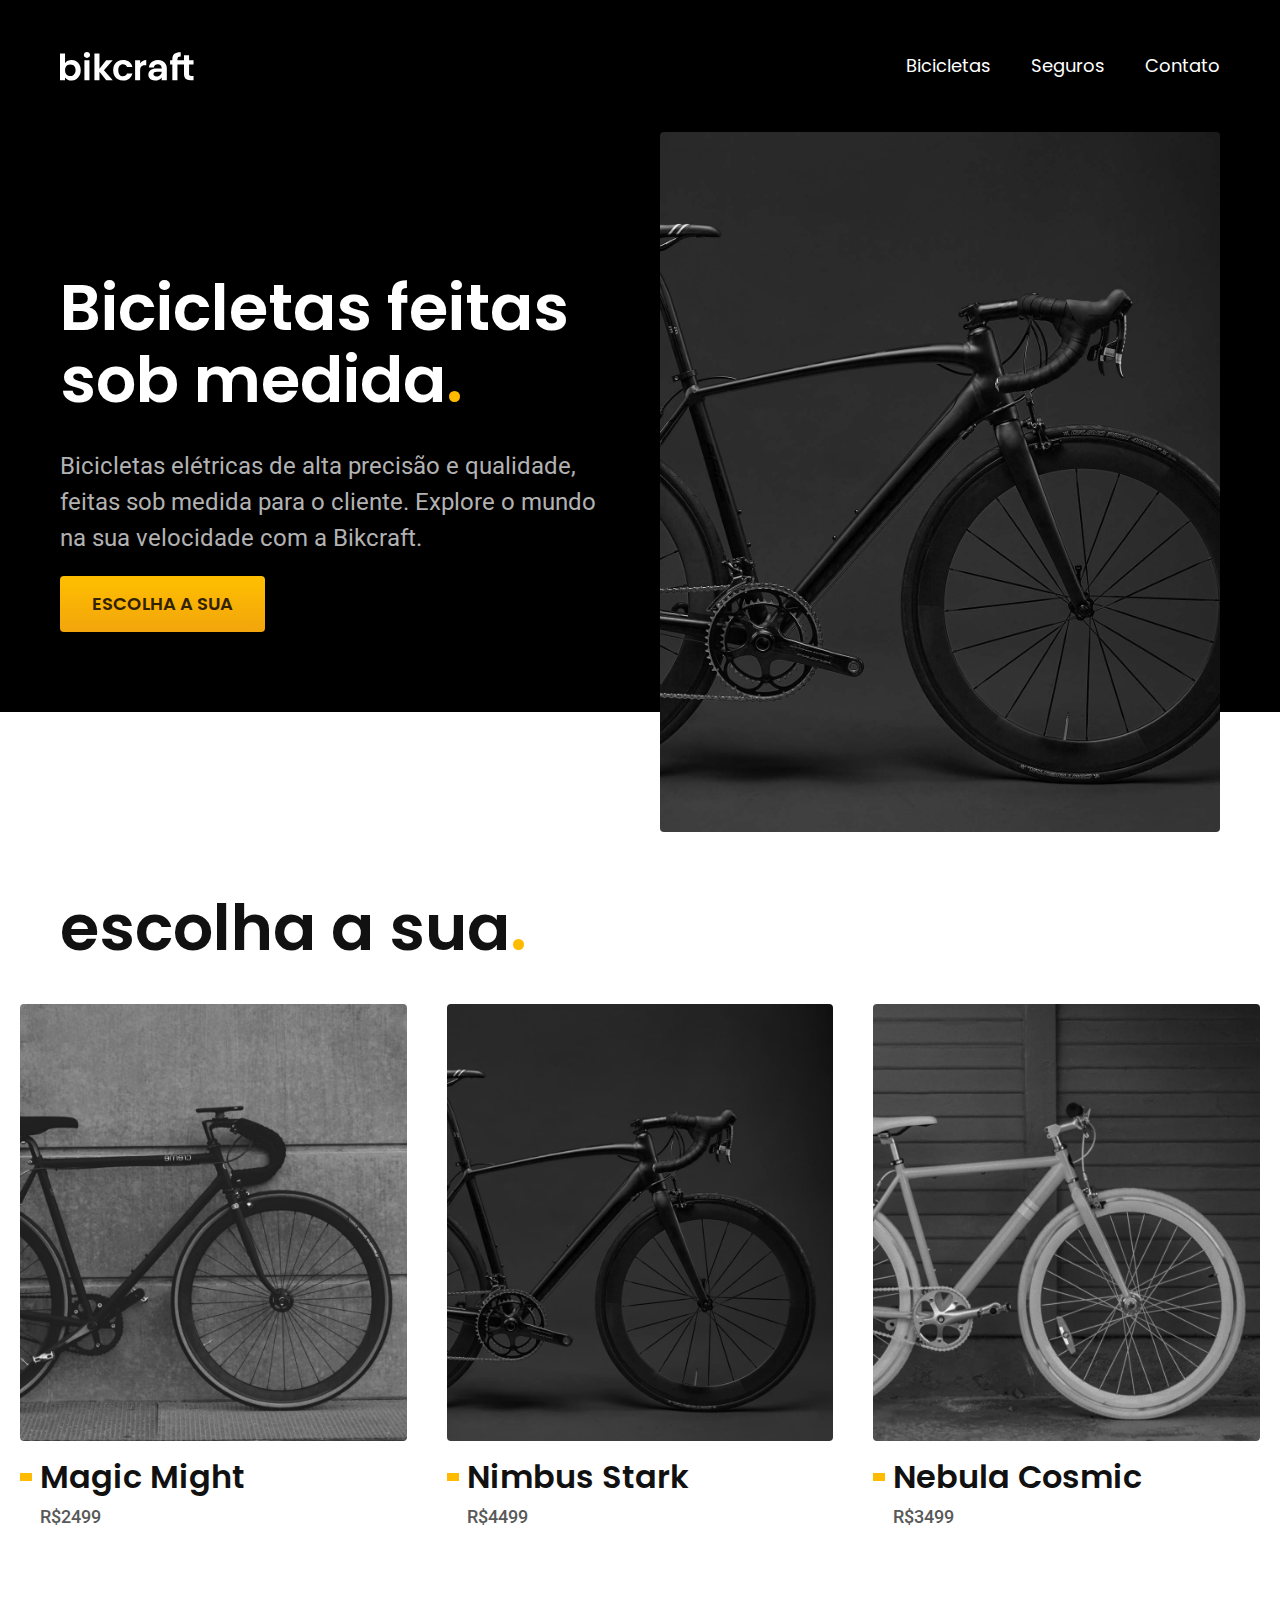
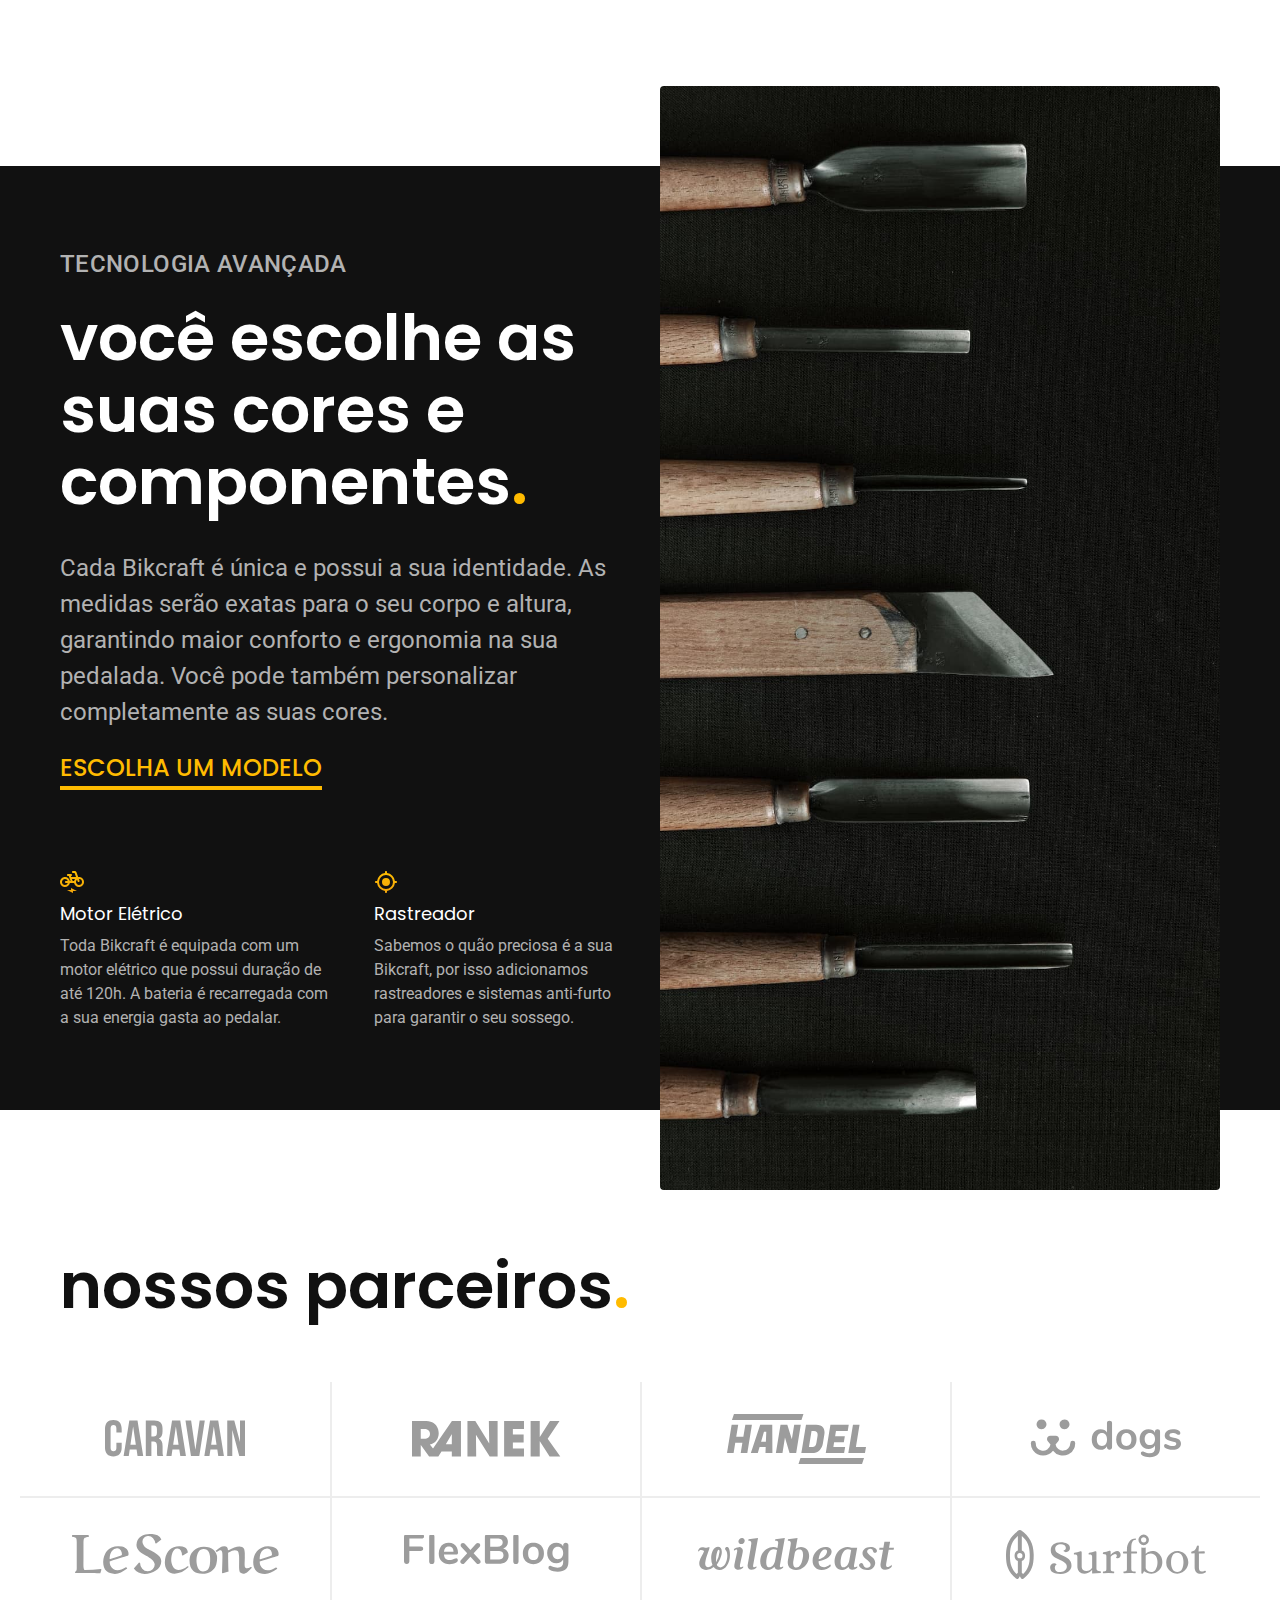
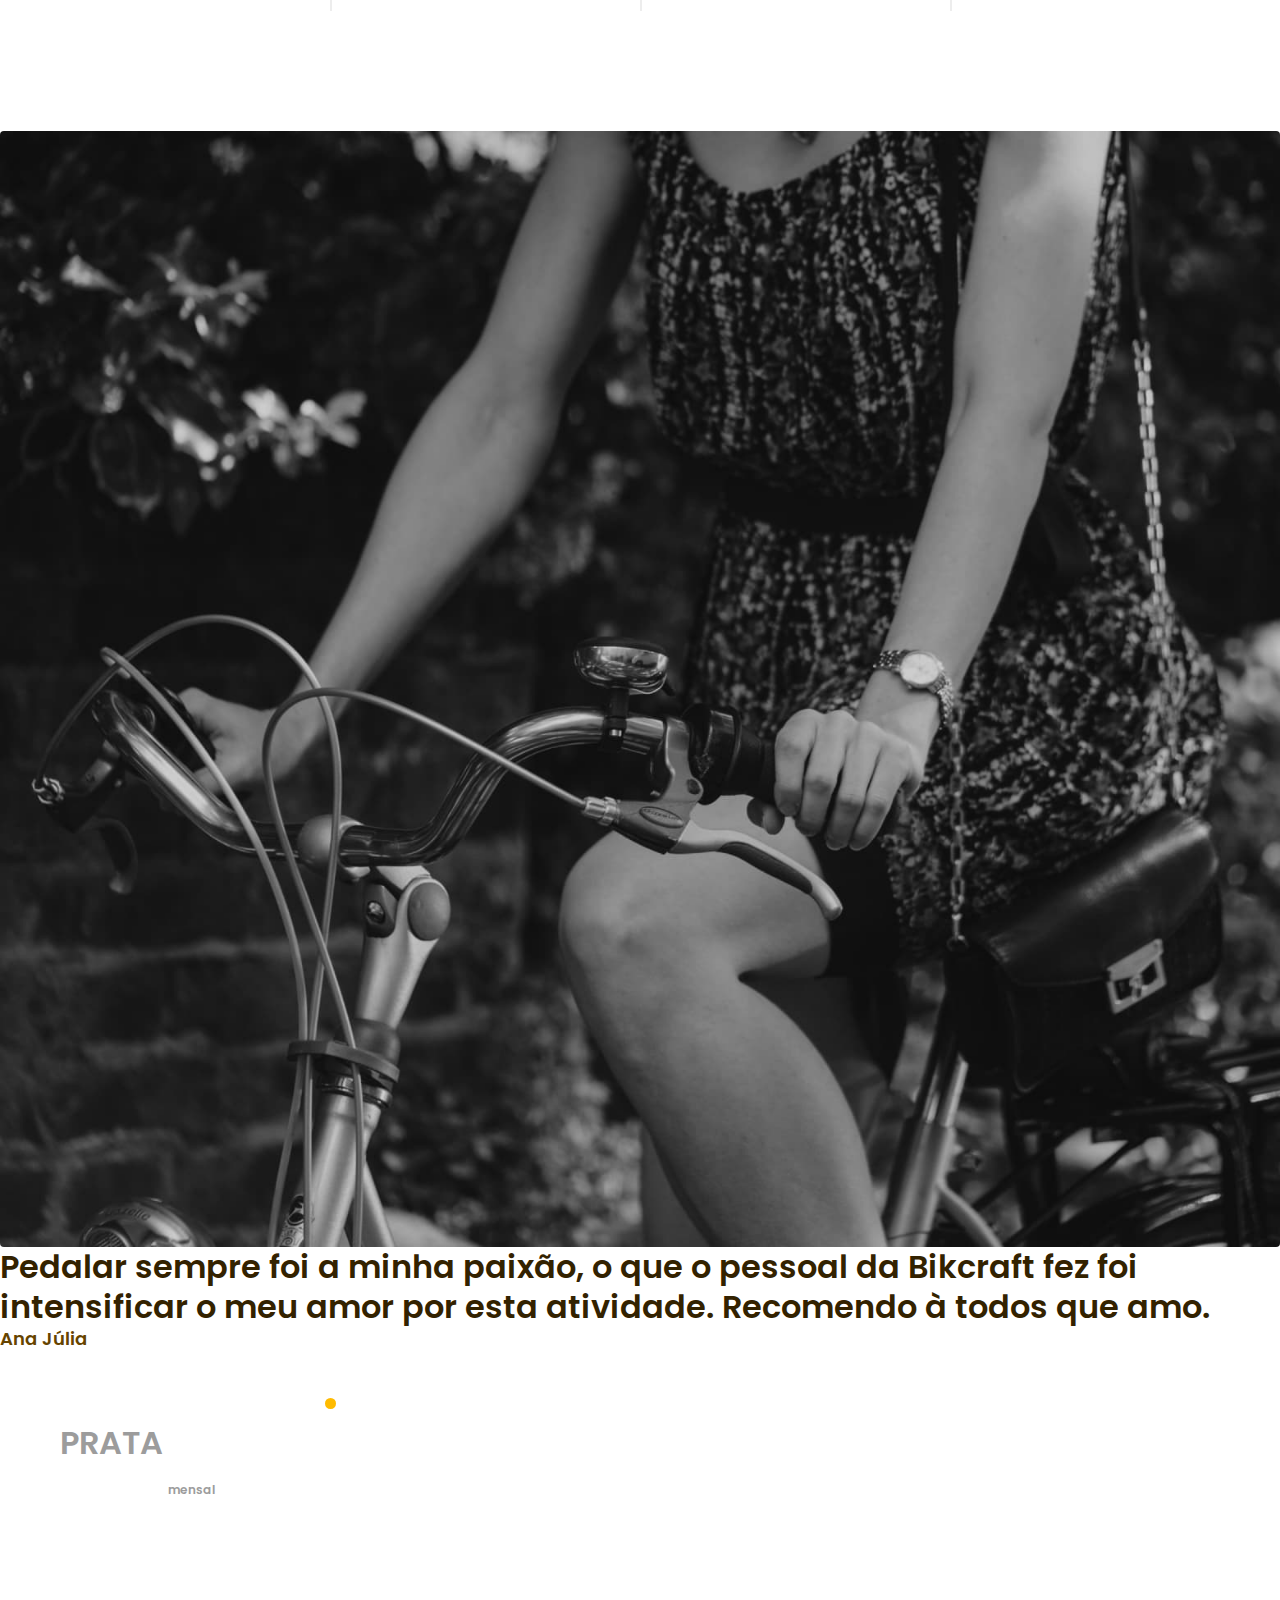
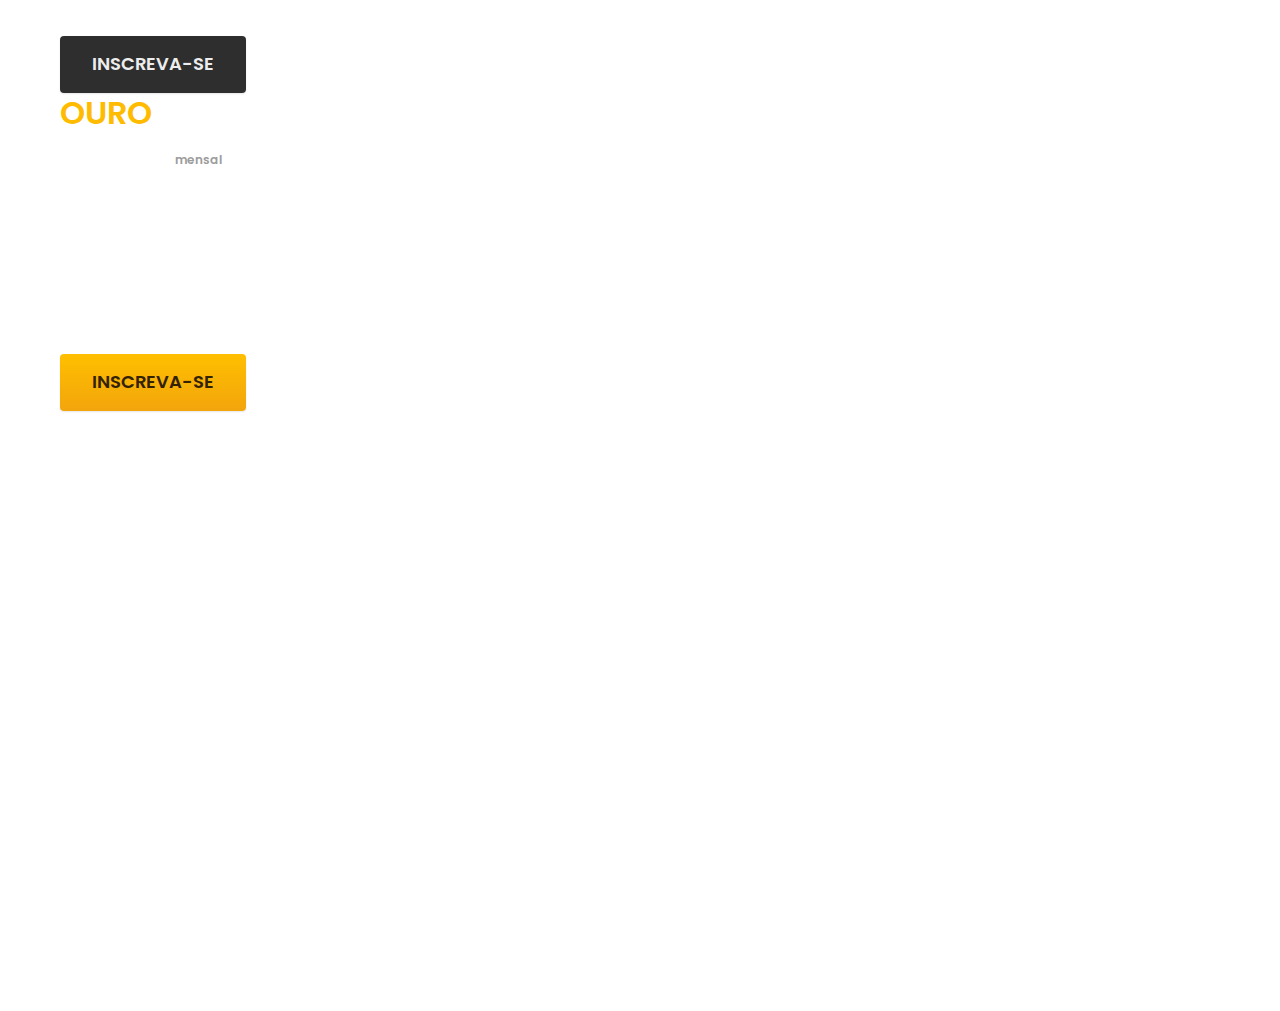
==== index.html @ 851b478e "seguros" ====
<!DOCTYPE html>
<html lang="pt-br">

<head>
  <meta charset="UTF-8">
  <meta name="viewport" content="width=device-width, initial-scale=1.0">

  <title>Bikcraft - Bicicletas Elétricas</title>
  <meta name="description" content="Bicicletas elétricas de alta precisão e qualidade, feitas sob medida para o cliente. Explore o mundo na sua velocidade com a Bikcraft.">

  <link rel="stylesheet" href="./css/style.css">

  <link rel="preconnect" href="https://fonts.googleapis.com">
  <link rel="preconnect" href="https://fonts.gstatic.com" crossorigin>
  <link href="https://fonts.googleapis.com/css2?family=Merriweather:ital,wght@1,900&family=Poppins:wght@400;600&family=Roboto:wght@400;500&display=swap" rel="stylesheet">
</head>

<body>
  <header class="header-bg">
    <div class="header container">
      <a href="./"><img src="./img/bikcraft.svg" alt="Bikcraft">
      </a>
      <nav aria-label="primaria">
        <ul class="header-menu font-1-m cor-0">
          <li><a href="./bicicletas.html">Bicicletas</a></li>
          <li><a href="./seguros.html">Seguros</a></li>
          <li><a href="./contato.html">Contato</a></li>
        </ul>
      </nav>
    </div>
  </header>

  <main class="introducao-bg">
    <div class="introducao container">
      <div class="introducao-conteudo">
        <h1 class="font-1-xxl cor-0">Bicicletas feitas sob medida<span class="cor-p1">.</span></h1>
        <p class="font-2-l cor-5">Bicicletas elétricas de alta precisão e qualidade, feitas sob medida para o cliente. Explore o mundo na sua velocidade com a Bikcraft.</p>
        <a class="botao" href=".bicicletas.html">Escolha a sua</a>
      </div>
      <div>
        <img src="./img/fotos/introducao.jpg" alt="Bicicleta elétrica preta.">
      </div>
    </div>
  </main>
  <article class="bicicletas-lista">
    <h2 class="container font-1-xxl">escolha a sua<span class="cor-p1">.</span></h2>
    <ul>
      <li>
        <a href="./bicicletas/magic.html">
          <img src="./img/bicicletas/magic-home.jpg" alt="Bicicleta preta">
          <h3 class="font-1-xl">Magic Might</h3>
          <span class="font-2-m cor-8">R$2499</span>
        </a>
      </li>
      <li>
        <a href="./bicicletas/nimbus.html">
          <img src="./img/bicicletas/nimbus-home.jpg" alt="Bicicleta preta">
          <h3 class="font-1-xl">Nimbus Stark</h3>
          <span class="font-2-m cor-8">R$4499</span>
        </a>
      </li>
      <li>
        <a href="./bicicletas/nebula.html">
          <img src="./img/bicicletas/nebula-home.jpg" alt="Bicicleta preta">
          <h3 class="font-1-xl">Nebula Cosmic</h3>
          <span class="font-2-m cor-8">R$3499</span>
        </a>
      </li>
    </ul>
  </article>
  <article class="tecnologia-bg">
    <div class="tecnologia container">
      <div class="tecnologia-conteudo">
        <span class="font-2-l-b cor-5">Tecnologia Avançada</span>
        <h2 class="font-1-xxl cor-0">você escolhe as suas cores e componentes<span class="cor-p1">.</span></h2>
        <p class="font-2-l cor-5">Cada Bikcraft é única e possui a sua identidade. As medidas serão exatas para o seu corpo e altura, garantindo maior conforto e ergonomia na sua pedalada. Você pode também personalizar completamente as suas cores.</p>
        <a class="link" href="./bicicletas.html">Escolha um modelo</a>
        <div class="tecnologia-vantagens">
          <div>
            <img src="./img/icones/eletrica.svg" alt="">
            <h3 class="font-1-m cor-0">Motor Elétrico</h3>
            <p class="font-2-s cor-5">Toda Bikcraft é equipada com um motor elétrico que possui duração de até 120h. A bateria é recarregada com a sua energia gasta ao pedalar.</p>
          </div>
          <div>
            <img src="./img/icones/rastreador.svg" alt="">
            <h3 class="font-1-m cor-0">Rastreador</h3>
            <p class="font-2-s cor-5">Sabemos o quão preciosa é a sua Bikcraft, por isso adicionamos rastreadores e sistemas anti-furto para garantir o seu sossego.</p>
          </div>
        </div>
      </div>
      <div class="tecnologia-imagem">
        <img src="./img/fotos/tecnologia.jpg" alt="">
      </div>
    </div>
  </article>

  <section class="parceiros" aria-label="Nossos Parceiros">
    <h2 class="container font-1-xxl">nossos parceiros<span class="cor-p1">.</span></h2>

    <ul>
      <li><img src="./img/parceiros/caravan.svg" alt="caravan"></li>
      <li><img src="./img/parceiros/ranek.svg" alt="ranek"></li>
      <li><img src="./img/parceiros/handel.svg" alt="handel"></li>
      <li><img src="./img/parceiros/dogs.svg" alt="dogs"></li>
      <li><img src="./img/parceiros/lescone.svg" alt="lescone"></li>
      <li><img src="./img/parceiros/flexblog.svg" alt="flexblog"></li>
      <li><img src="./img/parceiros/wildbeast.svg" alt="wildbeast"></li>
      <li><img src="./img/parceiros/surfbot.svg" alt="surfbot"></li>
    </ul>
  </section>

  <section class="depoimento" aria-label="Depoimento">
    <div>
      <img src="img/fotos/depoimento.jpg" alt="Pessoa pedalando uma bicicleta Bikcraft">
    </div>
    <div class="depoimento-conteudo">
      <blockquote class="font-1-xl cor-p5">
        <p>Pedalar sempre foi a minha paixão, o que o pessoal da Bikcraft fez foi intensificar o meu amor por esta atividade. Recomendo à todos que amo.</p>
      </blockquote>
      <span class="font-1-m-b cor-p4">Ana Júlia</span>
    </div>
  </section>


  <article class="seguros-bg">
    <div class="seguros container">
      <h2 class="font-1-xxl cor-0">seguros<span class="cor-p1">.</span></h2>
      <div class="seguros-item">
        <h3 class="font-1-xl cor-6">PRATA</h3>
        <span class="font-1-xl cor-0">R$ 199 <span class="font-1-xs cor-6">mensal</span></span>
        <ul class="font-2-m cor-0">
          <li>Duas trocas por ano</li>
          <li>Assistência técnica</li>
          <li>Suporte 08h às 18h</li>
          <li>Cobertura estadual</li>
        </ul>
        <a class="botao secundario" href="./orcamento.html">Inscreva-se</a>
      </div>

      <div class="seguros-item">
        <h3 class="font-1-xl cor-p1">OURO</h3>
        <span class="font-1-xl cor-0">R$ 299 <span class="font-1-xs cor-6">mensal</span></span>
        <ul class="font-2-m cor-0">
          <li>Cinco trocas por ano</li>
          <li>Assistência especial</li>
          <li>Suporte 24h</li>
          <li>Cobertura nacional</li>
          <li>Desconto em parceiros</li>
          <li>Acesso ao Clube Bikcraft</li>
        </ul>
        <a class="botao" href="./orcamento.html">Inscreva-se</a>
      </div>
    </div>

  </article>
</body>

</html>
---- css/style.css ----
@import "./global/global.css";
@import "./utilidades/tipografia.css";
@import "./utilidades/cores.css";

@import "./global/header.css";

/* Utilidades */
@import "./utilidades/componentes.css";

/* Home */
@import "./home/introducao.css";
@import "./home/tecnologia.css";
@import "./home/parceiros.css";
@import "./home/depoimento.css";

/* Bicicletas */
@import "./bicicletas/bicicletas-lista.css";

/* Seguros */
@import "./seguros/seguros.css";
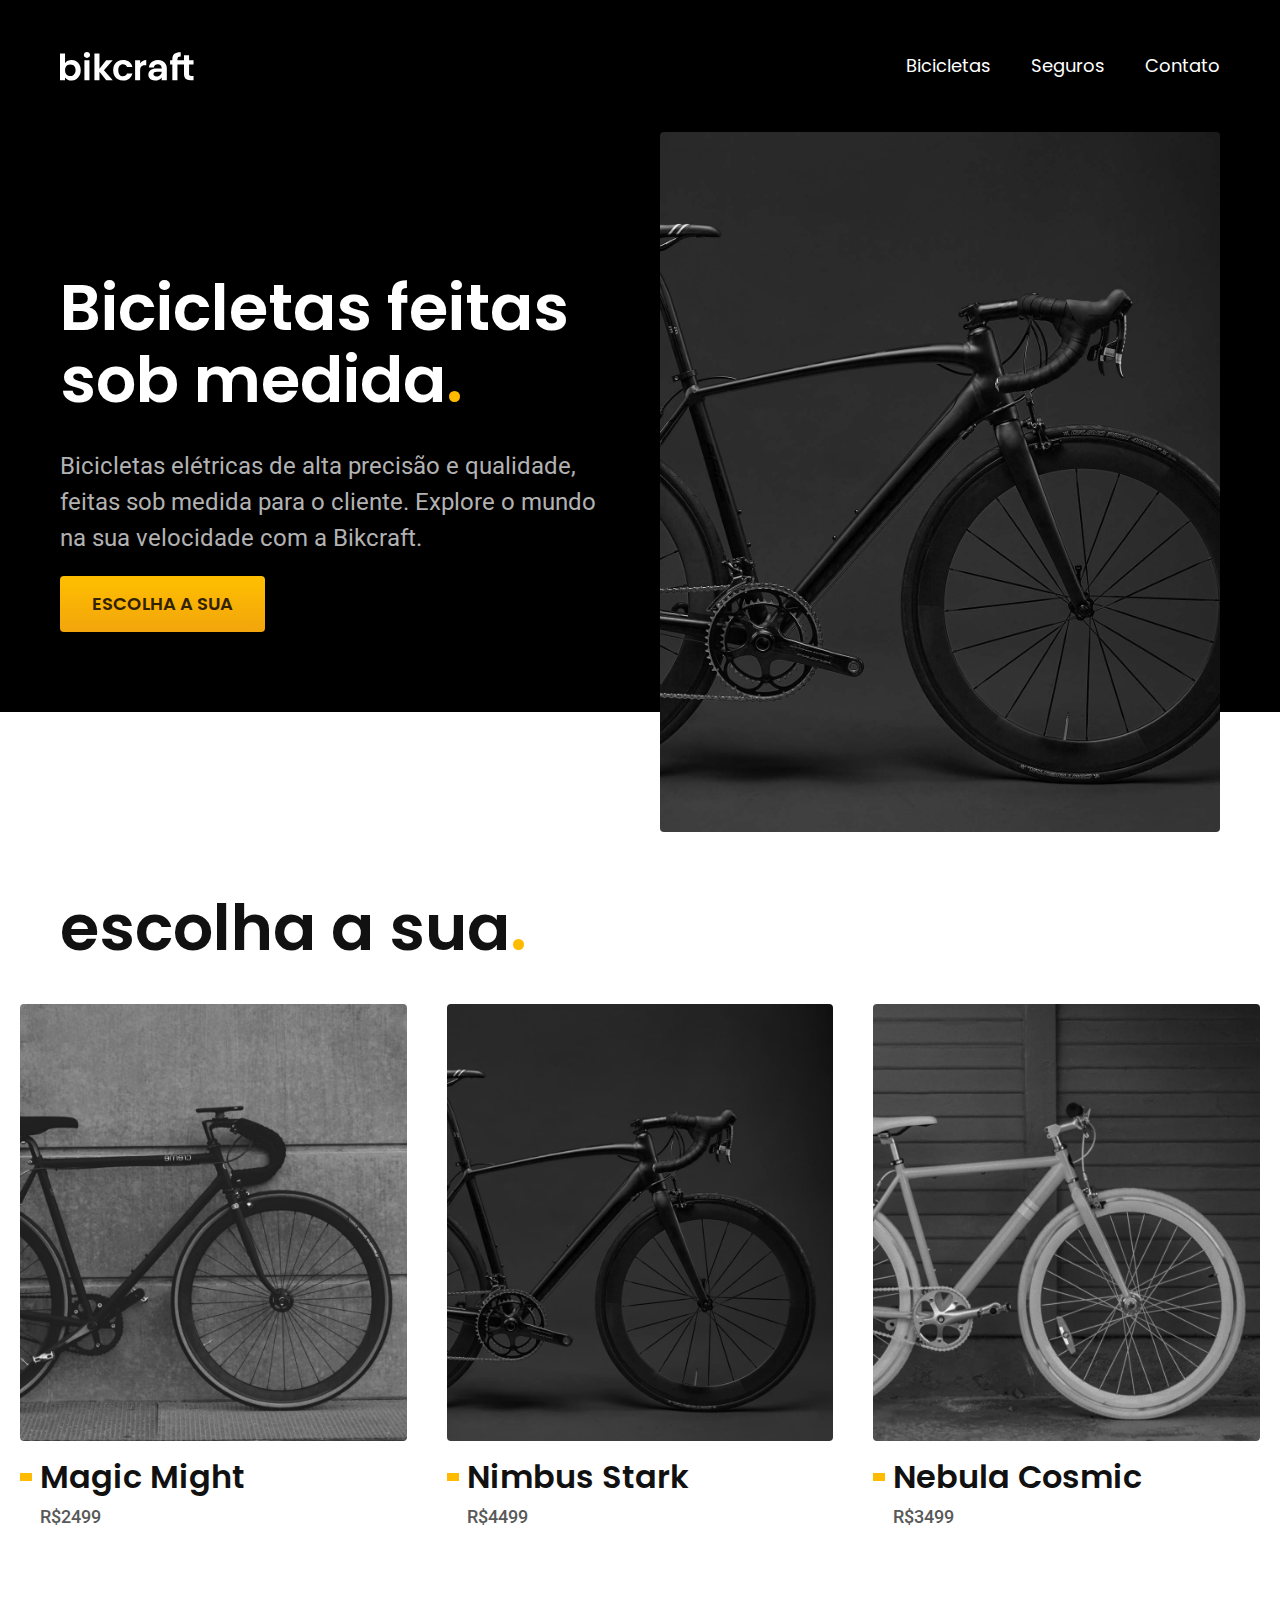
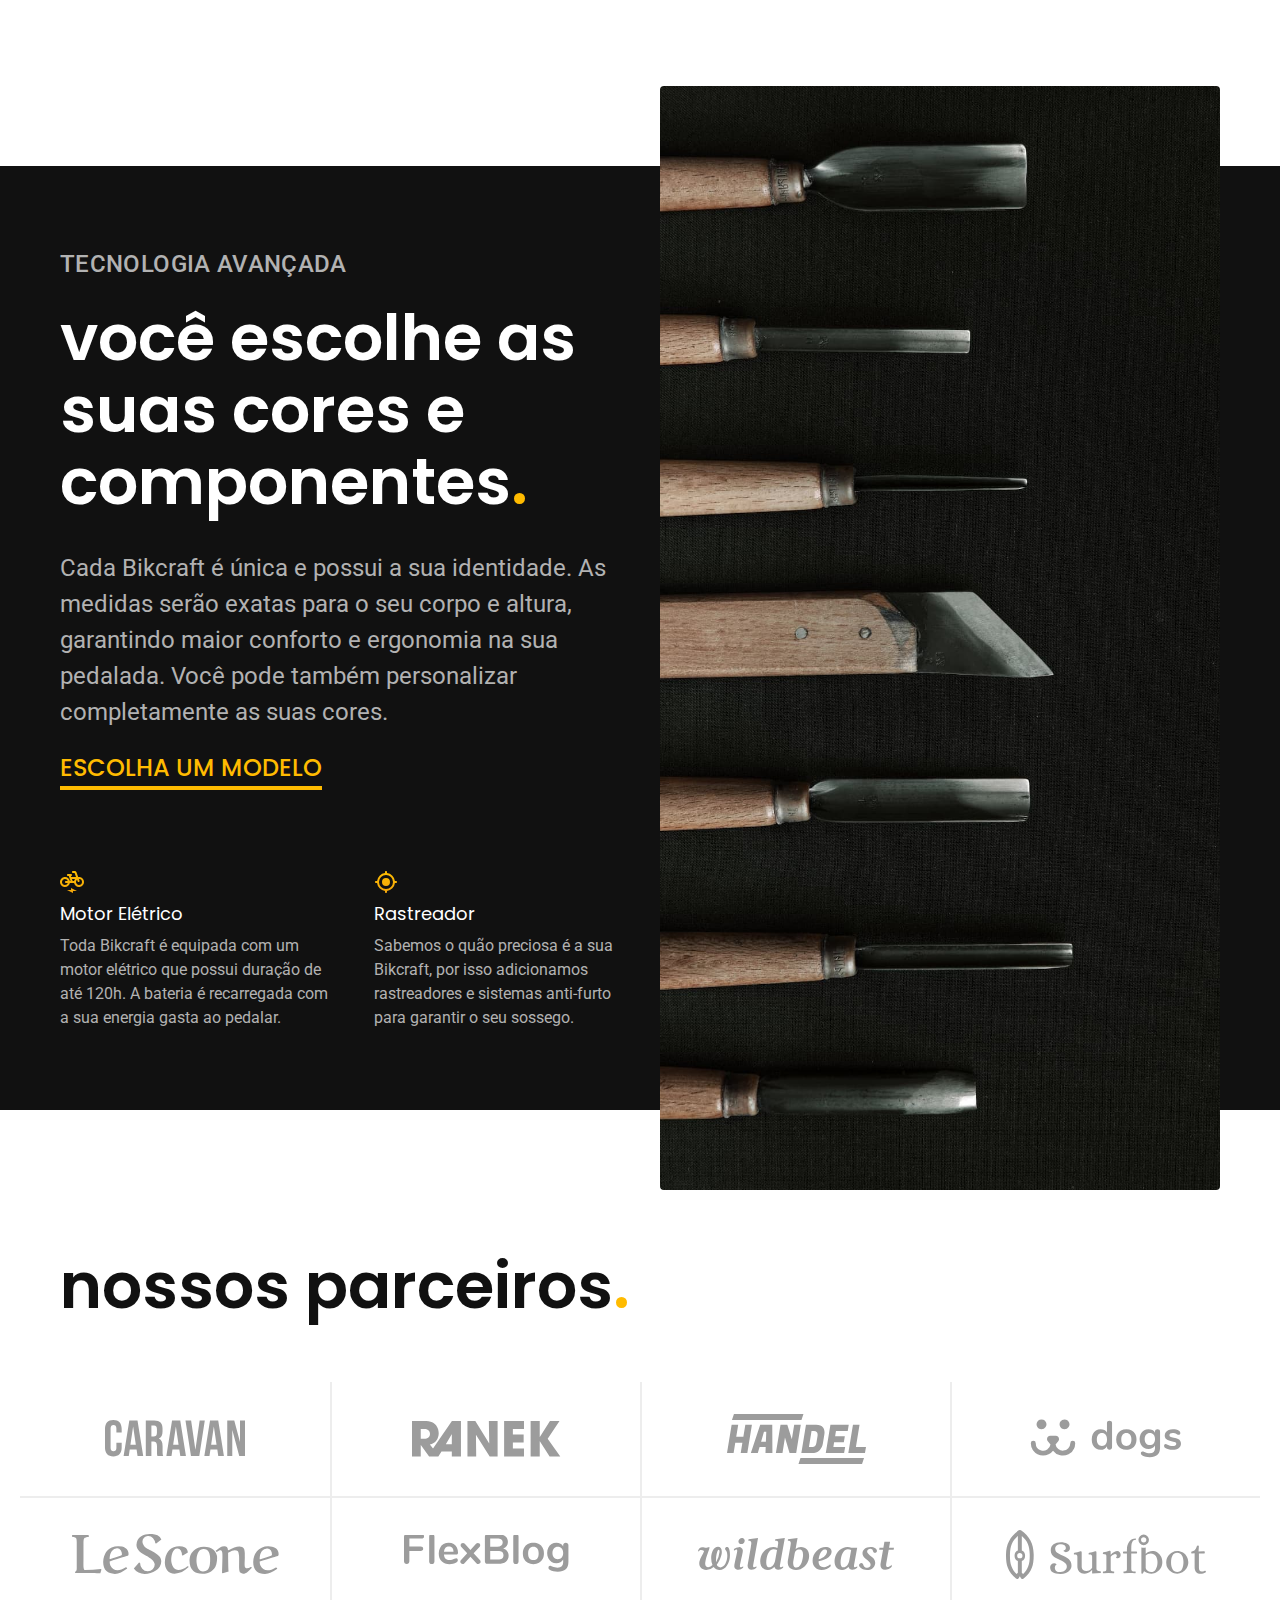
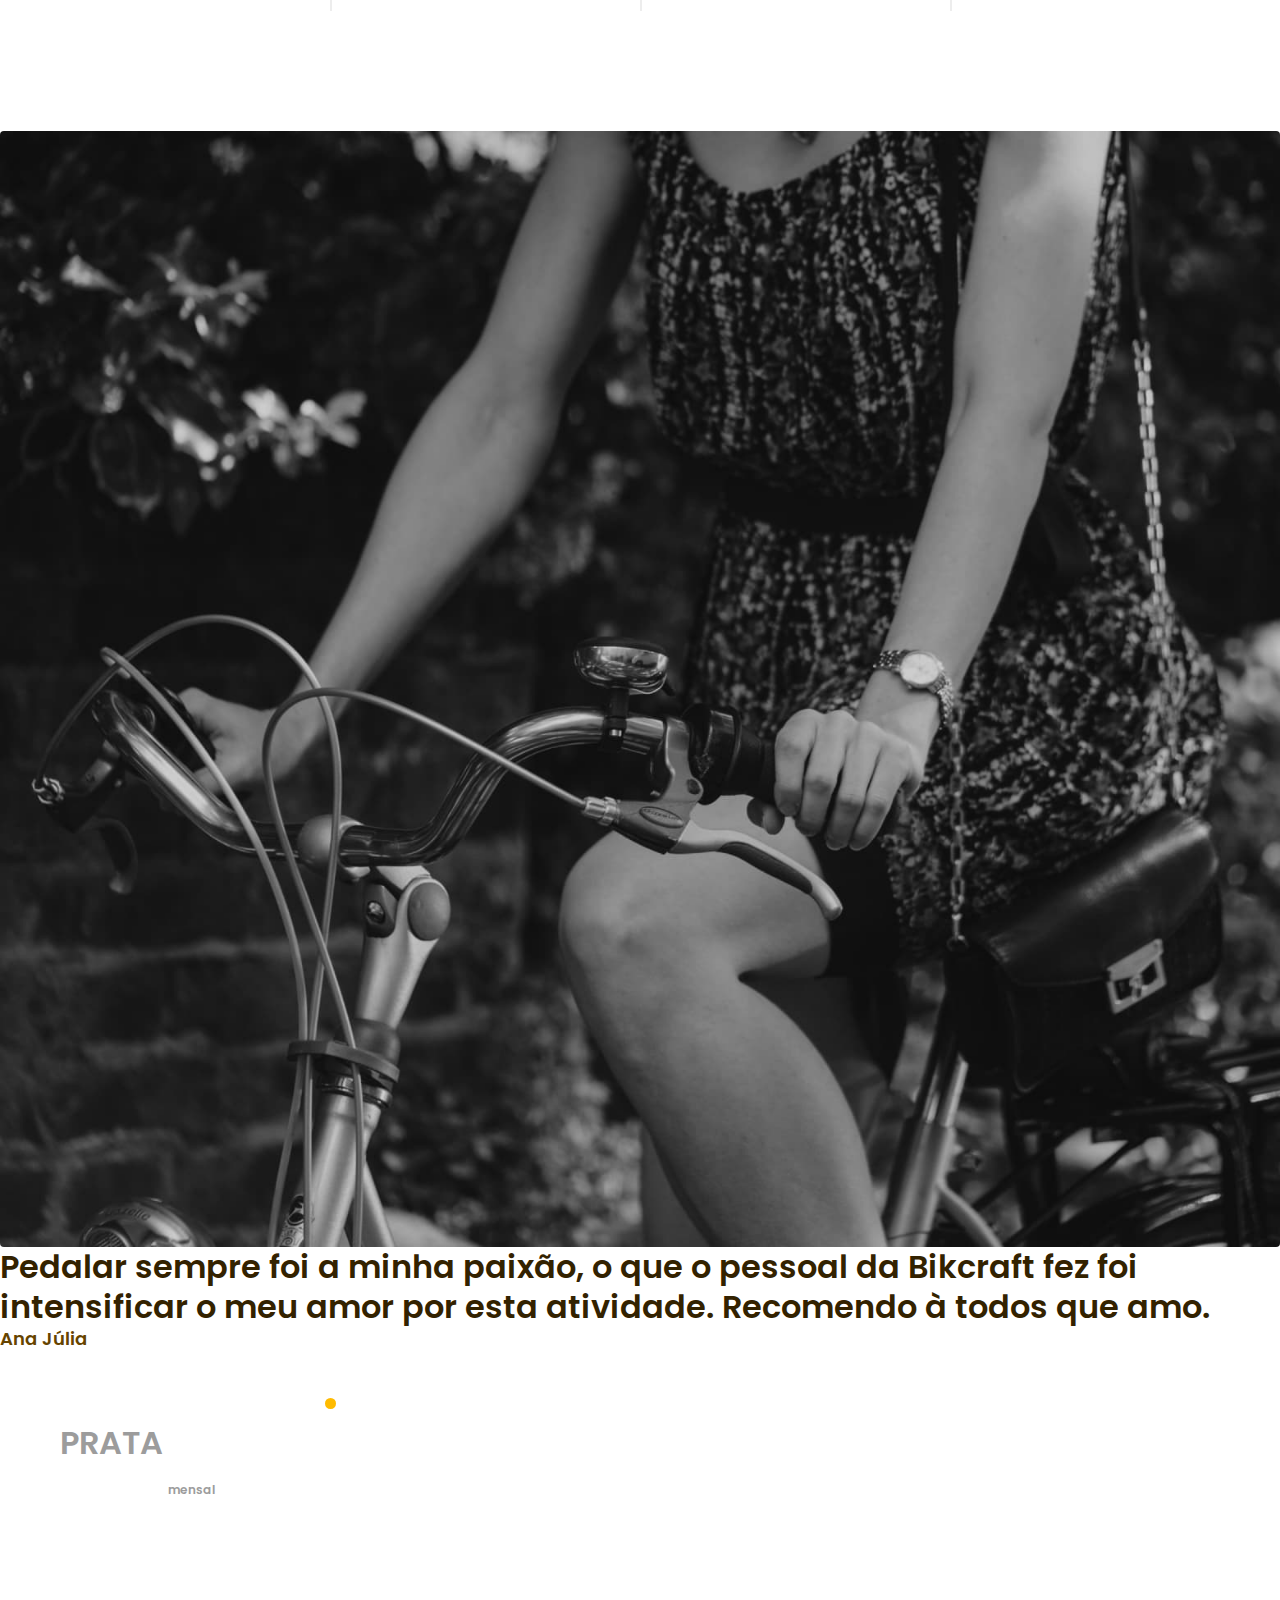
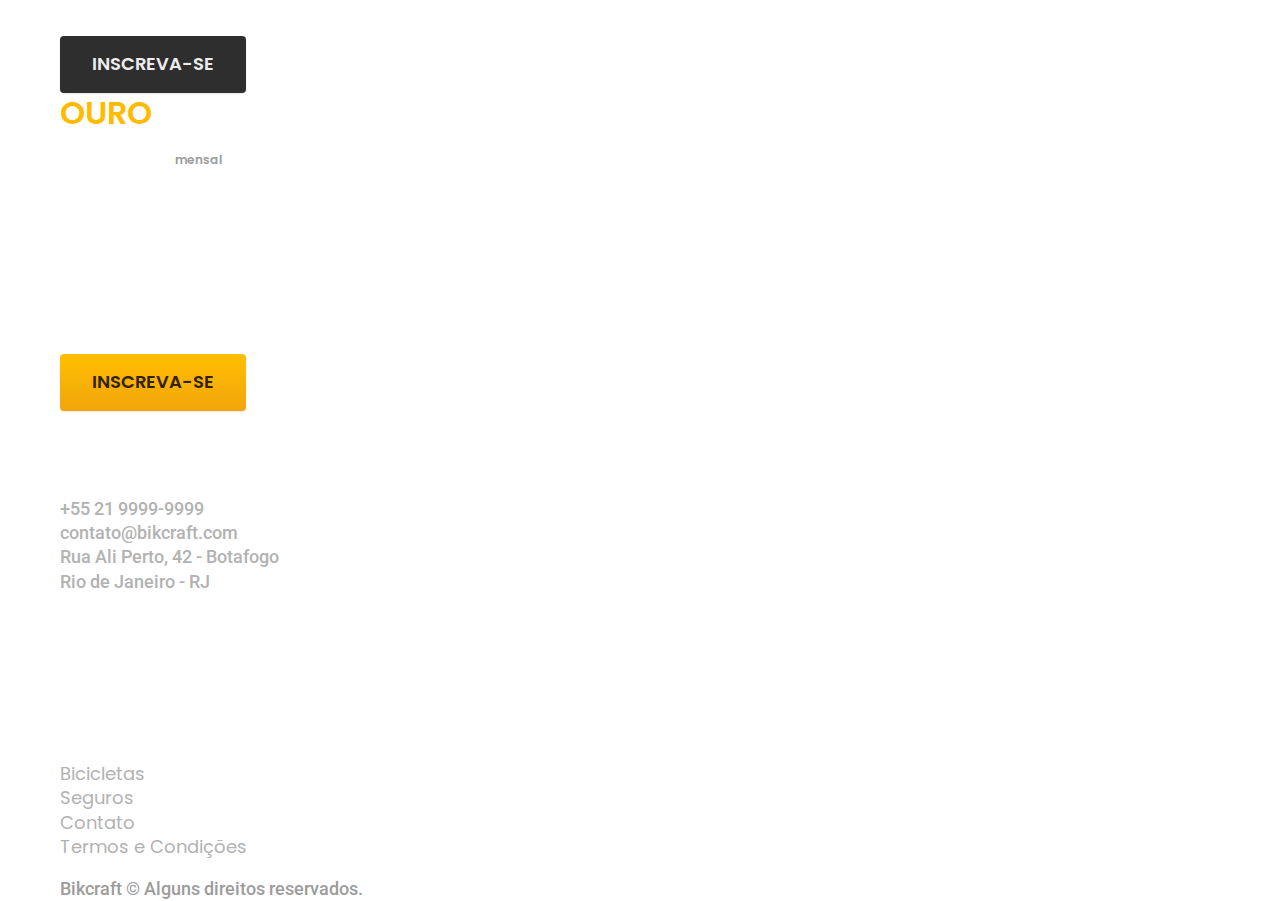
==== commit c99ce4ed: "footer" ====
--- a/index.html
+++ b/index.html
@@ -151,8 +151,46 @@
         <a class="botao" href="./orcamento.html">Inscreva-se</a>
       </div>
     </div>
+  </article>
 
-  </article>
+  <footer class="footer-bg">
+    <div class="footer container">
+      <img src="./img/bikcraft.svg" alt="Bikcraft">
+      <div class="footer-contato">
+        <h3 class="font-2-l-b cor-0">Contato</h3>
+        <ul class="font-2-m cor-5">
+          <li><a href="Tel:+552199999999">+55 21 9999-9999</a></li>
+          <li><a href="mailto:contato@bikcraft.com">contato@bikcraft.com</a></li>
+          <li>Rua Ali Perto, 42 - Botafogo</li>
+          <li>Rio de Janeiro - RJ</li>
+        </ul>
+        <div class="footer-redes">
+          <a href="./">
+            <img src="./img/redes/instagram.svg" alt="Instagram">
+          </a>
+          <a href="./">
+            <img src="./img/redes/facebook.svg" alt="Facebook">
+          </a>
+          <a href="./">
+            <img src="./img/redes/youtube.svg" alt="Youtube">
+          </a>
+        </div>
+      </div>
+      <div class="footer-informacoes">
+        <h3 class="font-2-l-b cor-0">Informações</h3>
+        <nav>
+          <ul class="font-1-m cor-5">
+            <li><a href="./bicicletas.html">Bicicletas</a></li>
+            <li><a href="./seguros.html">Seguros</a></li>
+            <li><a href="./contato.html">Contato</a></li>
+            <li><a href="./termos.html">Termos e Condições</a></li>
+          </ul>
+        </nav>
+      </div>
+      <p class="footer-copy font-2-m cor-6">Bikcraft © Alguns direitos reservados.</p>
+    </div>
+
+  </footer>
 </body>
 
 </html>--- a/css/style.css
+++ b/css/style.css
@@ -3,6 +3,7 @@
 @import "./utilidades/cores.css";
 
 @import "./global/header.css";
+@import "./global/footer.css";
 
 /* Utilidades */
 @import "./utilidades/componentes.css";
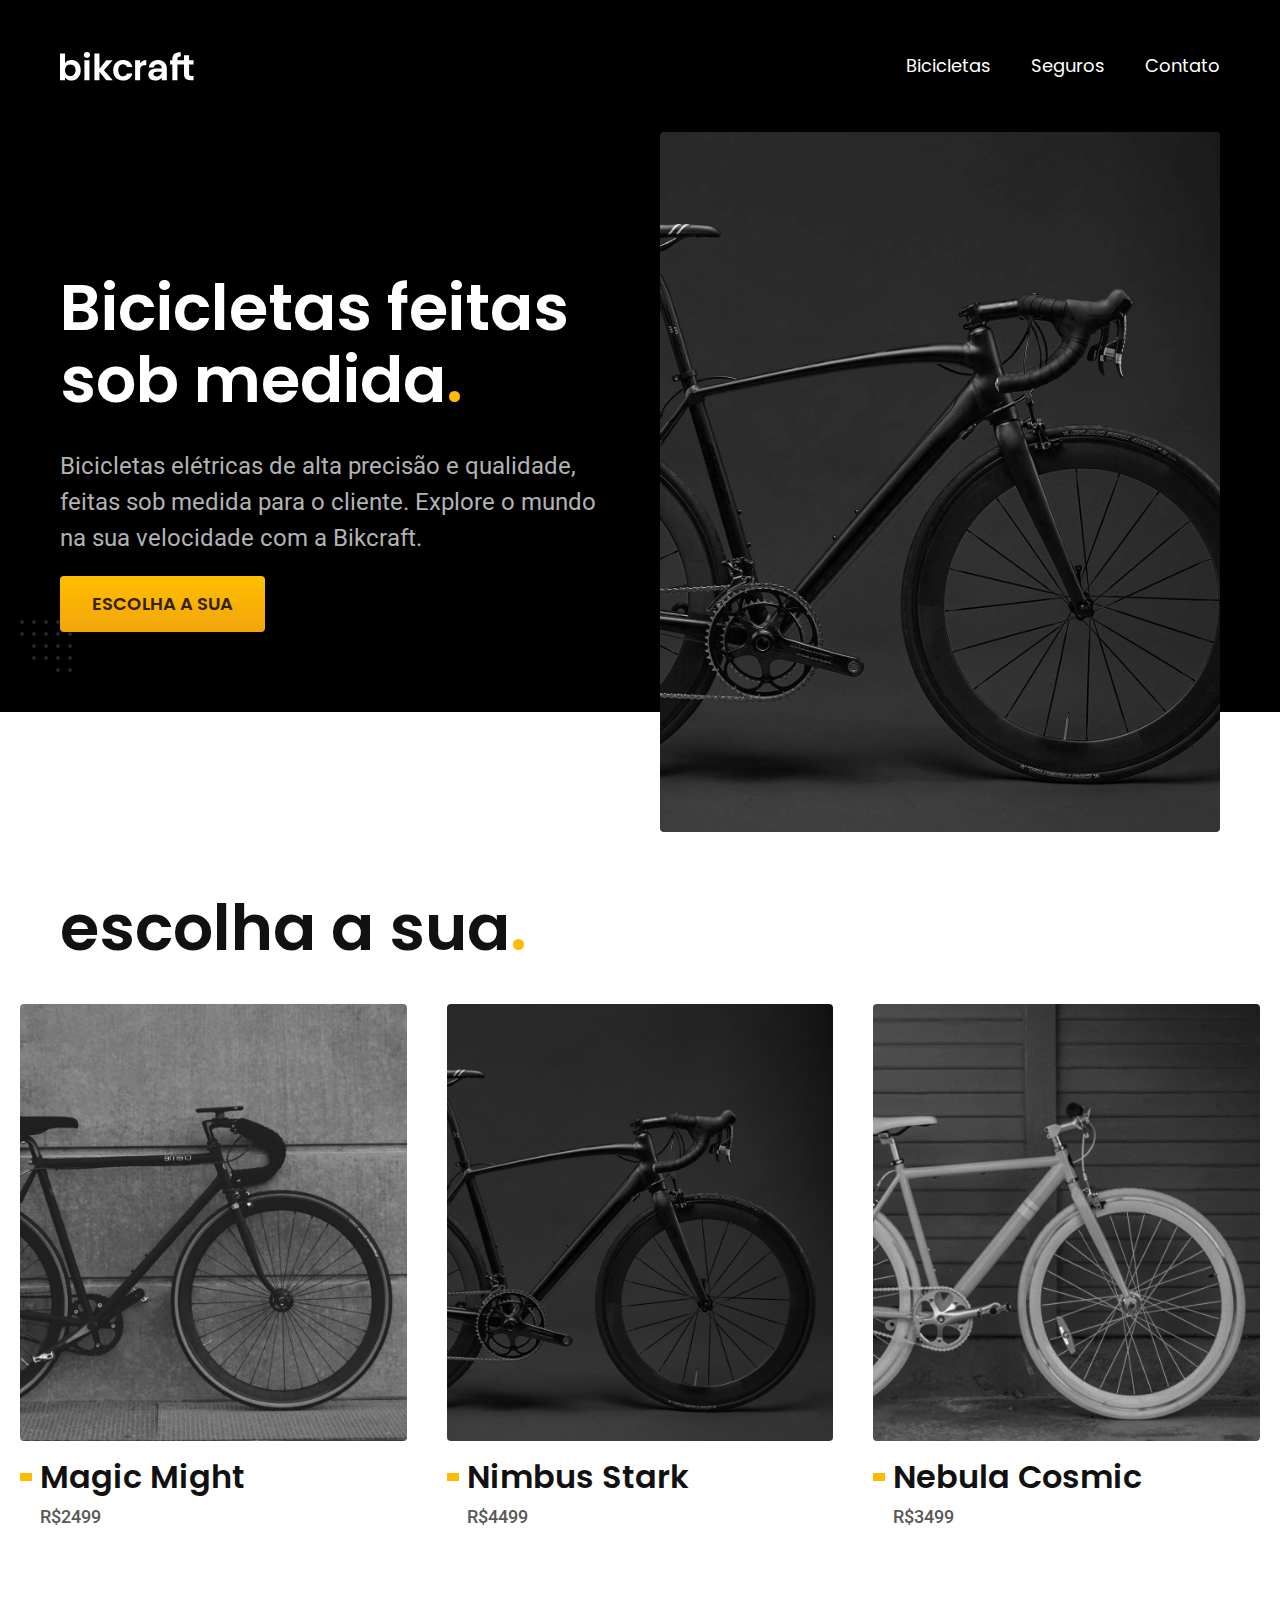
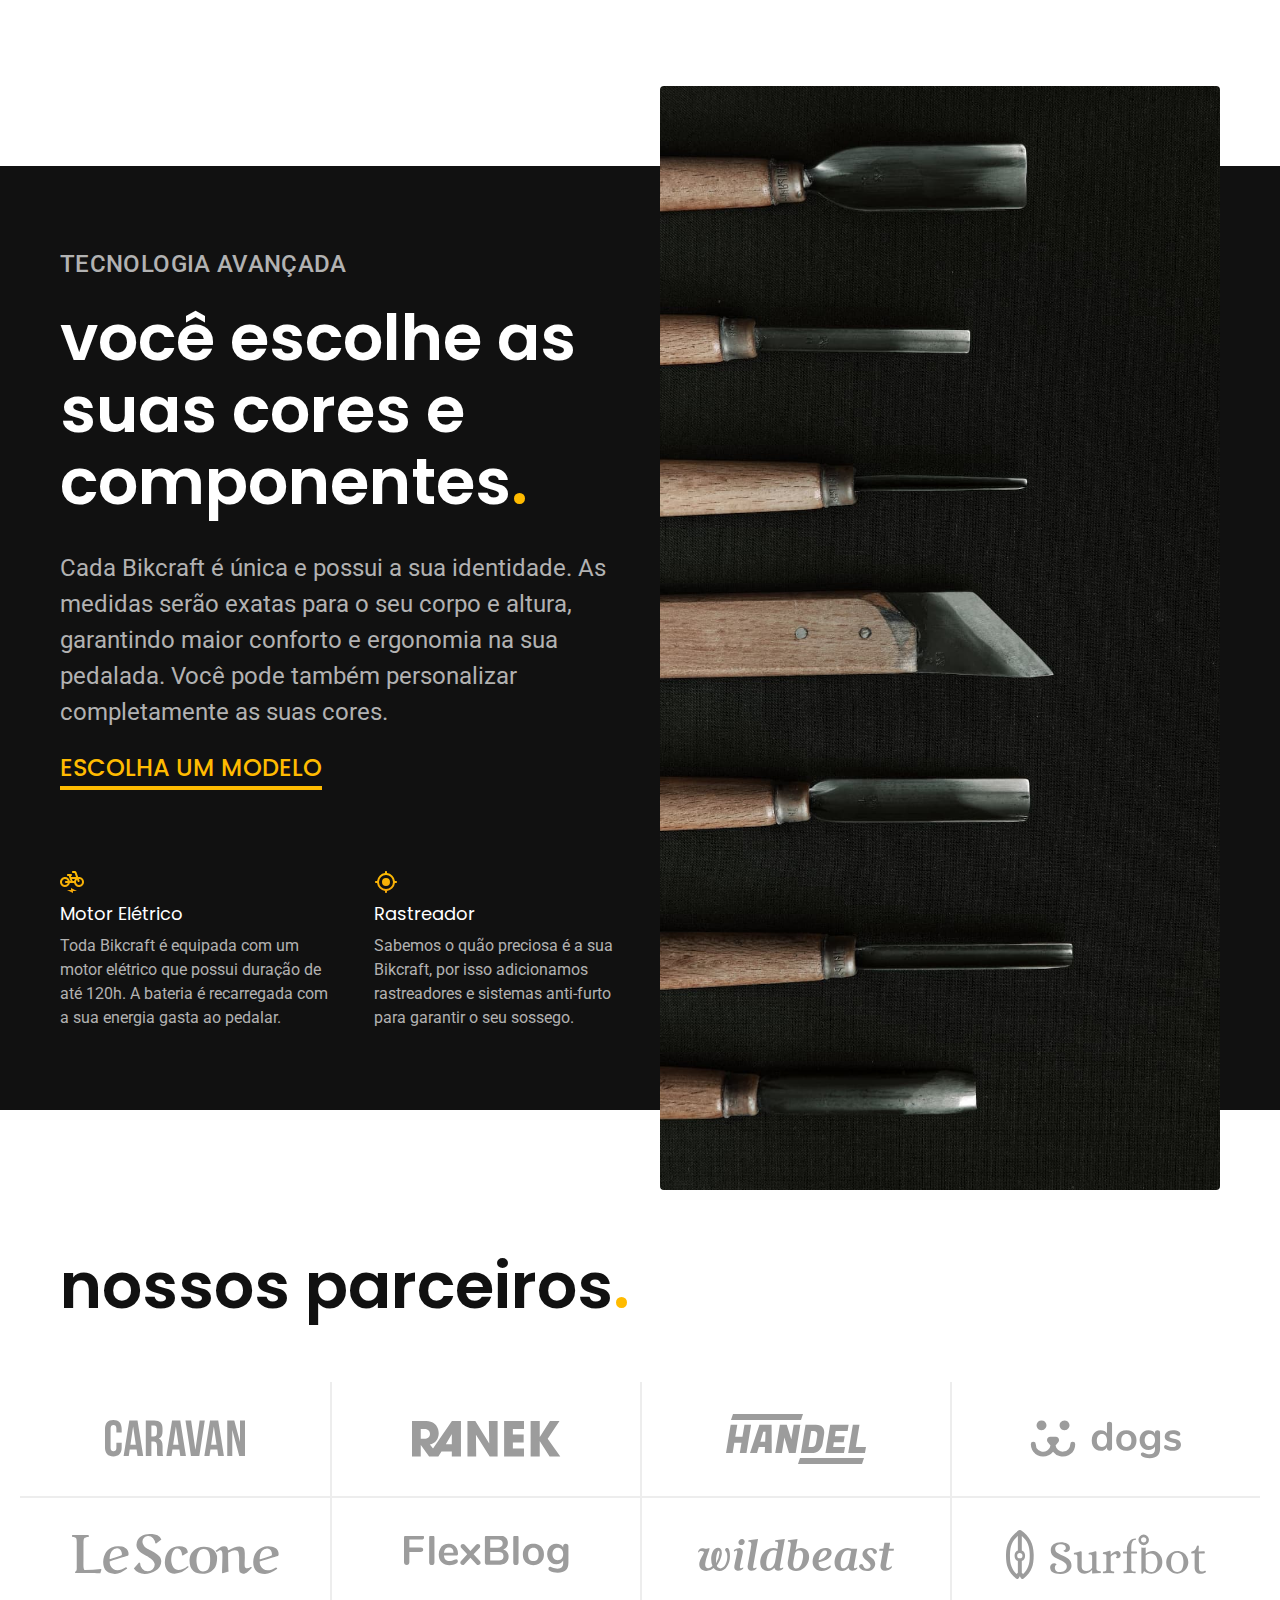
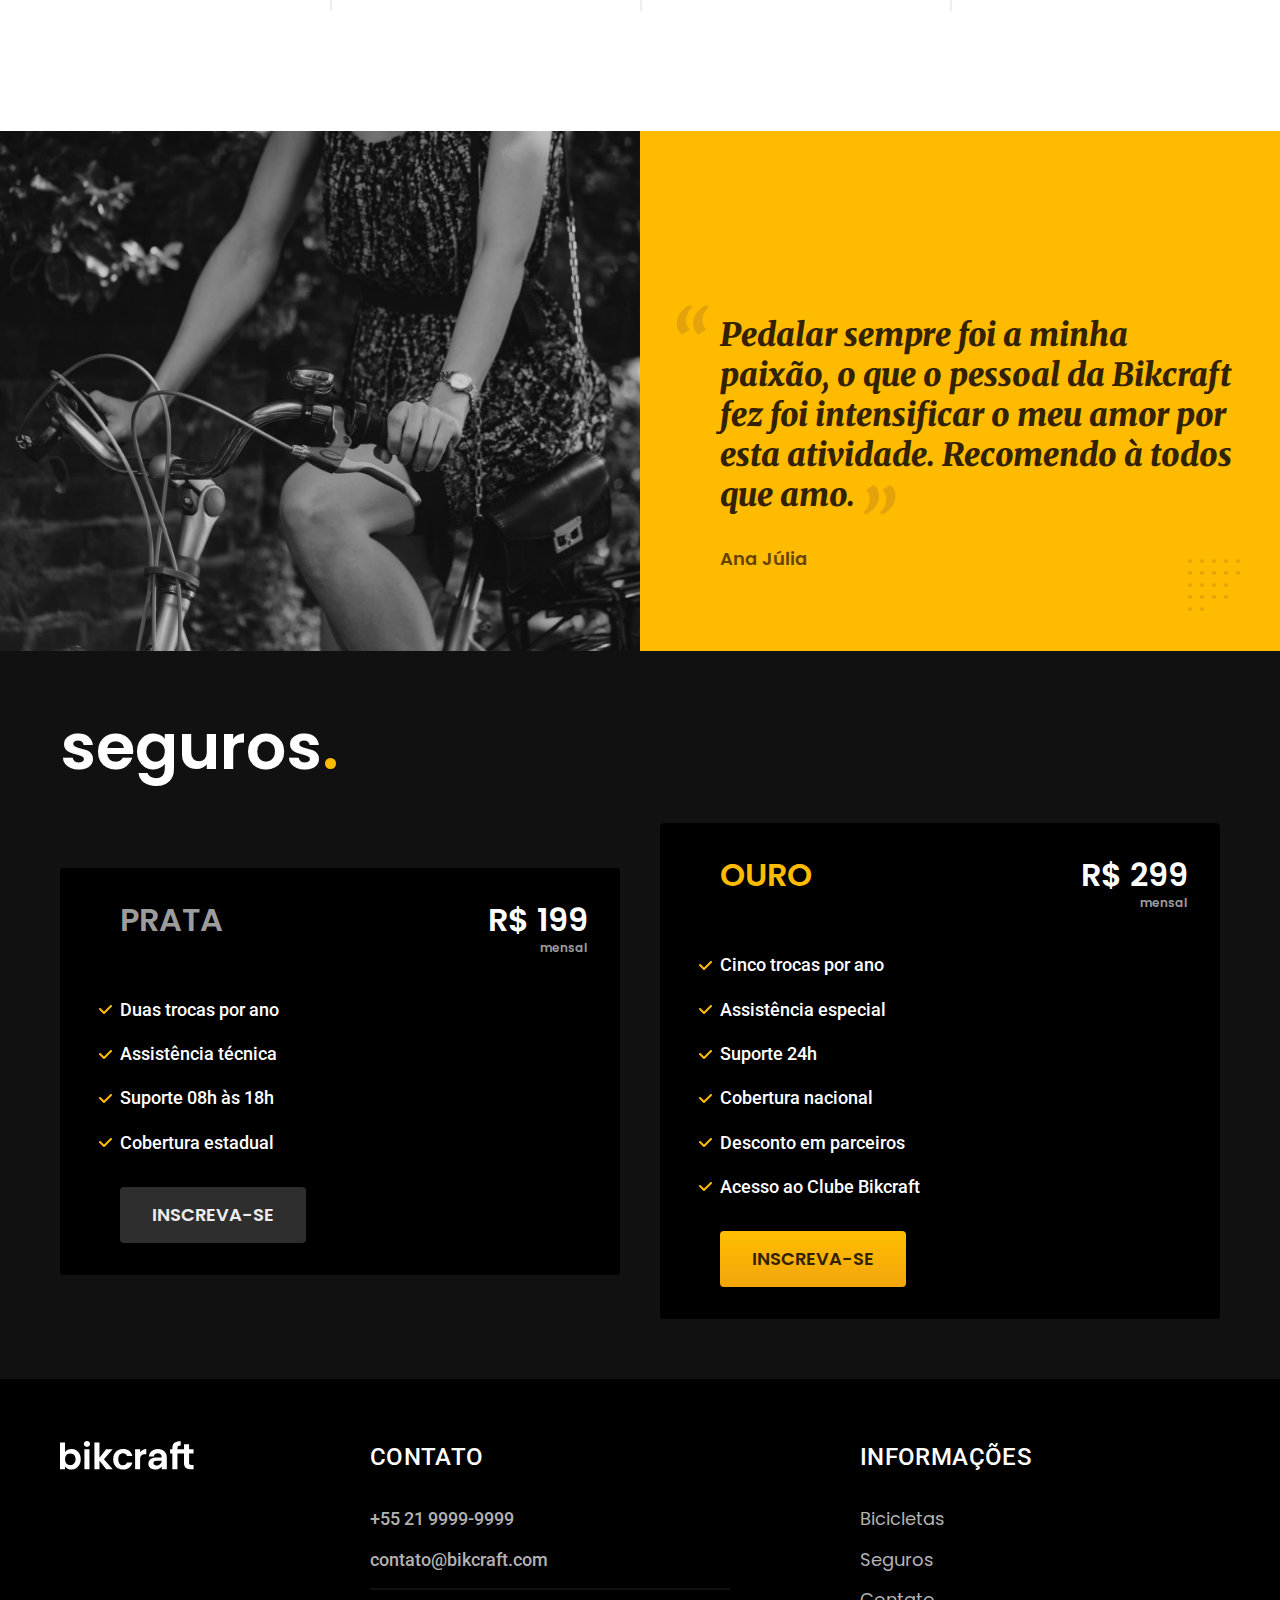
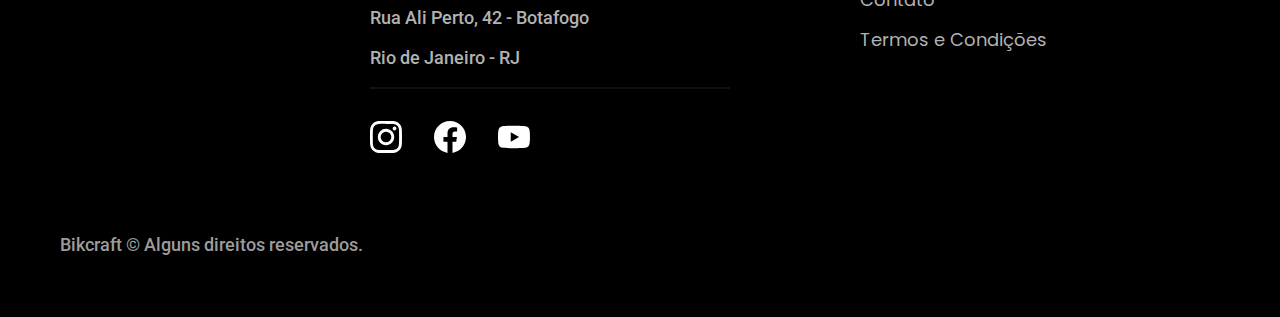
==== commit a662f138: "otimizacoes" ====
--- a/index.html
+++ b/index.html
@@ -8,6 +8,7 @@
   <title>Bikcraft - Bicicletas Elétricas</title>
   <meta name="description" content="Bicicletas elétricas de alta precisão e qualidade, feitas sob medida para o cliente. Explore o mundo na sua velocidade com a Bikcraft.">
 
+  <link rel="preload" href="./css/style.css" as="style">
   <link rel="stylesheet" href="./css/style.css">
 
   <link rel="preconnect" href="https://fonts.googleapis.com">
@@ -18,7 +19,7 @@
 <body>
   <header class="header-bg">
     <div class="header container">
-      <a href="./"><img src="./img/bikcraft.svg" alt="Bikcraft">
+      <a href="./"><img src="./img/bikcraft.svg" width="136" height="32" alt="Bikcraft">
       </a>
       <nav aria-label="primaria">
         <ul class="header-menu font-1-m cor-0">
@@ -37,9 +38,10 @@
         <p class="font-2-l cor-5">Bicicletas elétricas de alta precisão e qualidade, feitas sob medida para o cliente. Explore o mundo na sua velocidade com a Bikcraft.</p>
         <a class="botao" href=".bicicletas.html">Escolha a sua</a>
       </div>
-      <div>
-        <img src="./img/fotos/introducao.jpg" alt="Bicicleta elétrica preta.">
-      </div>
+      <picture>
+        <source media="(max-width: 800px)" srcset="./img/bicicletas/nimbus.jpg">
+        <img src="./img/fotos/introducao.jpg" width="1280" height="1600" alt="Bicicleta elétrica preta.">
+      </picture>
     </div>
   </main>
   <article class="bicicletas-lista">
@@ -47,21 +49,21 @@
     <ul>
       <li>
         <a href="./bicicletas/magic.html">
-          <img src="./img/bicicletas/magic-home.jpg" alt="Bicicleta preta">
+          <img src="./img/bicicletas/magic-home.jpg" alt="Bicicleta preta" width="920" height="1040">
           <h3 class="font-1-xl">Magic Might</h3>
           <span class="font-2-m cor-8">R$2499</span>
         </a>
       </li>
       <li>
         <a href="./bicicletas/nimbus.html">
-          <img src="./img/bicicletas/nimbus-home.jpg" alt="Bicicleta preta">
+          <img src="./img/bicicletas/nimbus-home.jpg" alt="Bicicleta preta" width="920" height="1040">
           <h3 class="font-1-xl">Nimbus Stark</h3>
           <span class="font-2-m cor-8">R$4499</span>
         </a>
       </li>
       <li>
         <a href="./bicicletas/nebula.html">
-          <img src="./img/bicicletas/nebula-home.jpg" alt="Bicicleta preta">
+          <img src="./img/bicicletas/nebula-home.jpg" alt="Bicicleta branca" width="920" height="1040">
           <h3 class="font-1-xl">Nebula Cosmic</h3>
           <span class="font-2-m cor-8">R$3499</span>
         </a>
@@ -77,19 +79,19 @@
         <a class="link" href="./bicicletas.html">Escolha um modelo</a>
         <div class="tecnologia-vantagens">
           <div>
-            <img src="./img/icones/eletrica.svg" alt="">
+            <img src="./img/icones/eletrica.svg" width="24" height="24" alt="">
             <h3 class="font-1-m cor-0">Motor Elétrico</h3>
             <p class="font-2-s cor-5">Toda Bikcraft é equipada com um motor elétrico que possui duração de até 120h. A bateria é recarregada com a sua energia gasta ao pedalar.</p>
           </div>
           <div>
-            <img src="./img/icones/rastreador.svg" alt="">
+            <img src="./img/icones/rastreador.svg" width="24" height="24" alt="">
             <h3 class="font-1-m cor-0">Rastreador</h3>
             <p class="font-2-s cor-5">Sabemos o quão preciosa é a sua Bikcraft, por isso adicionamos rastreadores e sistemas anti-furto para garantir o seu sossego.</p>
           </div>
         </div>
       </div>
       <div class="tecnologia-imagem">
-        <img src="./img/fotos/tecnologia.jpg" alt="">
+        <img src="./img/fotos/tecnologia.jpg" width="1200" height="1920" alt="">
       </div>
     </div>
   </article>
@@ -98,20 +100,20 @@
     <h2 class="container font-1-xxl">nossos parceiros<span class="cor-p1">.</span></h2>
 
     <ul>
-      <li><img src="./img/parceiros/caravan.svg" alt="caravan"></li>
-      <li><img src="./img/parceiros/ranek.svg" alt="ranek"></li>
-      <li><img src="./img/parceiros/handel.svg" alt="handel"></li>
-      <li><img src="./img/parceiros/dogs.svg" alt="dogs"></li>
-      <li><img src="./img/parceiros/lescone.svg" alt="lescone"></li>
-      <li><img src="./img/parceiros/flexblog.svg" alt="flexblog"></li>
-      <li><img src="./img/parceiros/wildbeast.svg" alt="wildbeast"></li>
-      <li><img src="./img/parceiros/surfbot.svg" alt="surfbot"></li>
+      <li><img src="./img/parceiros/caravan.svg" alt="caravan" width="140" height="38"></li>
+      <li><img src="./img/parceiros/ranek.svg" alt="ranek" width="149" height="36"></li>
+      <li><img src="./img/parceiros/handel.svg" alt="handel" width="140" height="50"></li>
+      <li><img src="./img/parceiros/dogs.svg" alt="dogs" width="152" height="39"></li>
+      <li><img src="./img/parceiros/lescone.svg" alt="lescone" width="208" height="41"></li>
+      <li><img src="./img/parceiros/flexblog.svg" alt="flexblog" width="165" height="38"></li>
+      <li><img src="./img/parceiros/wildbeast.svg" alt="wildbeast" width="196" height="34"></li>
+      <li><img src="./img/parceiros/surfbot.svg" alt="surfbot" width="200" height="49"></li>
     </ul>
   </section>
 
   <section class="depoimento" aria-label="Depoimento">
     <div>
-      <img src="img/fotos/depoimento.jpg" alt="Pessoa pedalando uma bicicleta Bikcraft">
+      <img src="img/fotos/depoimento.jpg" width="1560" height="1360" alt="Pessoa pedalando uma bicicleta Bikcraft">
     </div>
     <div class="depoimento-conteudo">
       <blockquote class="font-1-xl cor-p5">
@@ -155,7 +157,7 @@
 
   <footer class="footer-bg">
     <div class="footer container">
-      <img src="./img/bikcraft.svg" alt="Bikcraft">
+      <img src="./img/bikcraft.svg" width="136" height="32" alt="Bikcraft">
       <div class="footer-contato">
         <h3 class="font-2-l-b cor-0">Contato</h3>
         <ul class="font-2-m cor-5">
@@ -166,13 +168,13 @@
         </ul>
         <div class="footer-redes">
           <a href="./">
-            <img src="./img/redes/instagram.svg" alt="Instagram">
+            <img src="./img/redes/instagram.svg" width="32" height="32" alt="Instagram">
           </a>
           <a href="./">
-            <img src="./img/redes/facebook.svg" alt="Facebook">
+            <img src="./img/redes/facebook.svg" width="32" height="32" alt="Facebook">
           </a>
           <a href="./">
-            <img src="./img/redes/youtube.svg" alt="Youtube">
+            <img src="./img/redes/youtube.svg" width="32" height="32" alt="Youtube">
           </a>
         </div>
       </div>
--- a/css/style.css
+++ b/css/style.css
@@ -7,6 +7,7 @@
 
 /* Utilidades */
 @import "./utilidades/componentes.css";
+@import "./utilidades/formulario.css";
 
 /* Home */
 @import "./home/introducao.css";
@@ -16,6 +17,23 @@
 
 /* Bicicletas */
 @import "./bicicletas/bicicletas-lista.css";
+@import "./bicicletas/bicicletas.css";
+
+/* Bicicleta */
+@import "./bicicleta/bicicleta.css";
+@import "./bicicleta/seguro.css";
 
 /* Seguros */
 @import "./seguros/seguros.css";
+@import "./seguros/vantagens.css";
+@import "./seguros/perguntas.css";
+
+/* Contato */
+@import "./contato/contato.css";
+@import "./contato/lojas.css";
+
+/* Orçamento */
+@import "./orcamento/orcamento.css";
+
+/* Termos */
+@import "./termos/termos.css";
--- a/css/style.css
+++ b/css/style.css
@@ -7,6 +7,7 @@
 
 /* Utilidades */
 @import "./utilidades/componentes.css";
+@import "./utilidades/formulario.css";
 
 /* Home */
 @import "./home/introducao.css";
@@ -16,6 +17,23 @@
 
 /* Bicicletas */
 @import "./bicicletas/bicicletas-lista.css";
+@import "./bicicletas/bicicletas.css";
+
+/* Bicicleta */
+@import "./bicicleta/bicicleta.css";
+@import "./bicicleta/seguro.css";
 
 /* Seguros */
 @import "./seguros/seguros.css";
+@import "./seguros/vantagens.css";
+@import "./seguros/perguntas.css";
+
+/* Contato */
+@import "./contato/contato.css";
+@import "./contato/lojas.css";
+
+/* Orçamento */
+@import "./orcamento/orcamento.css";
+
+/* Termos */
+@import "./termos/termos.css";
